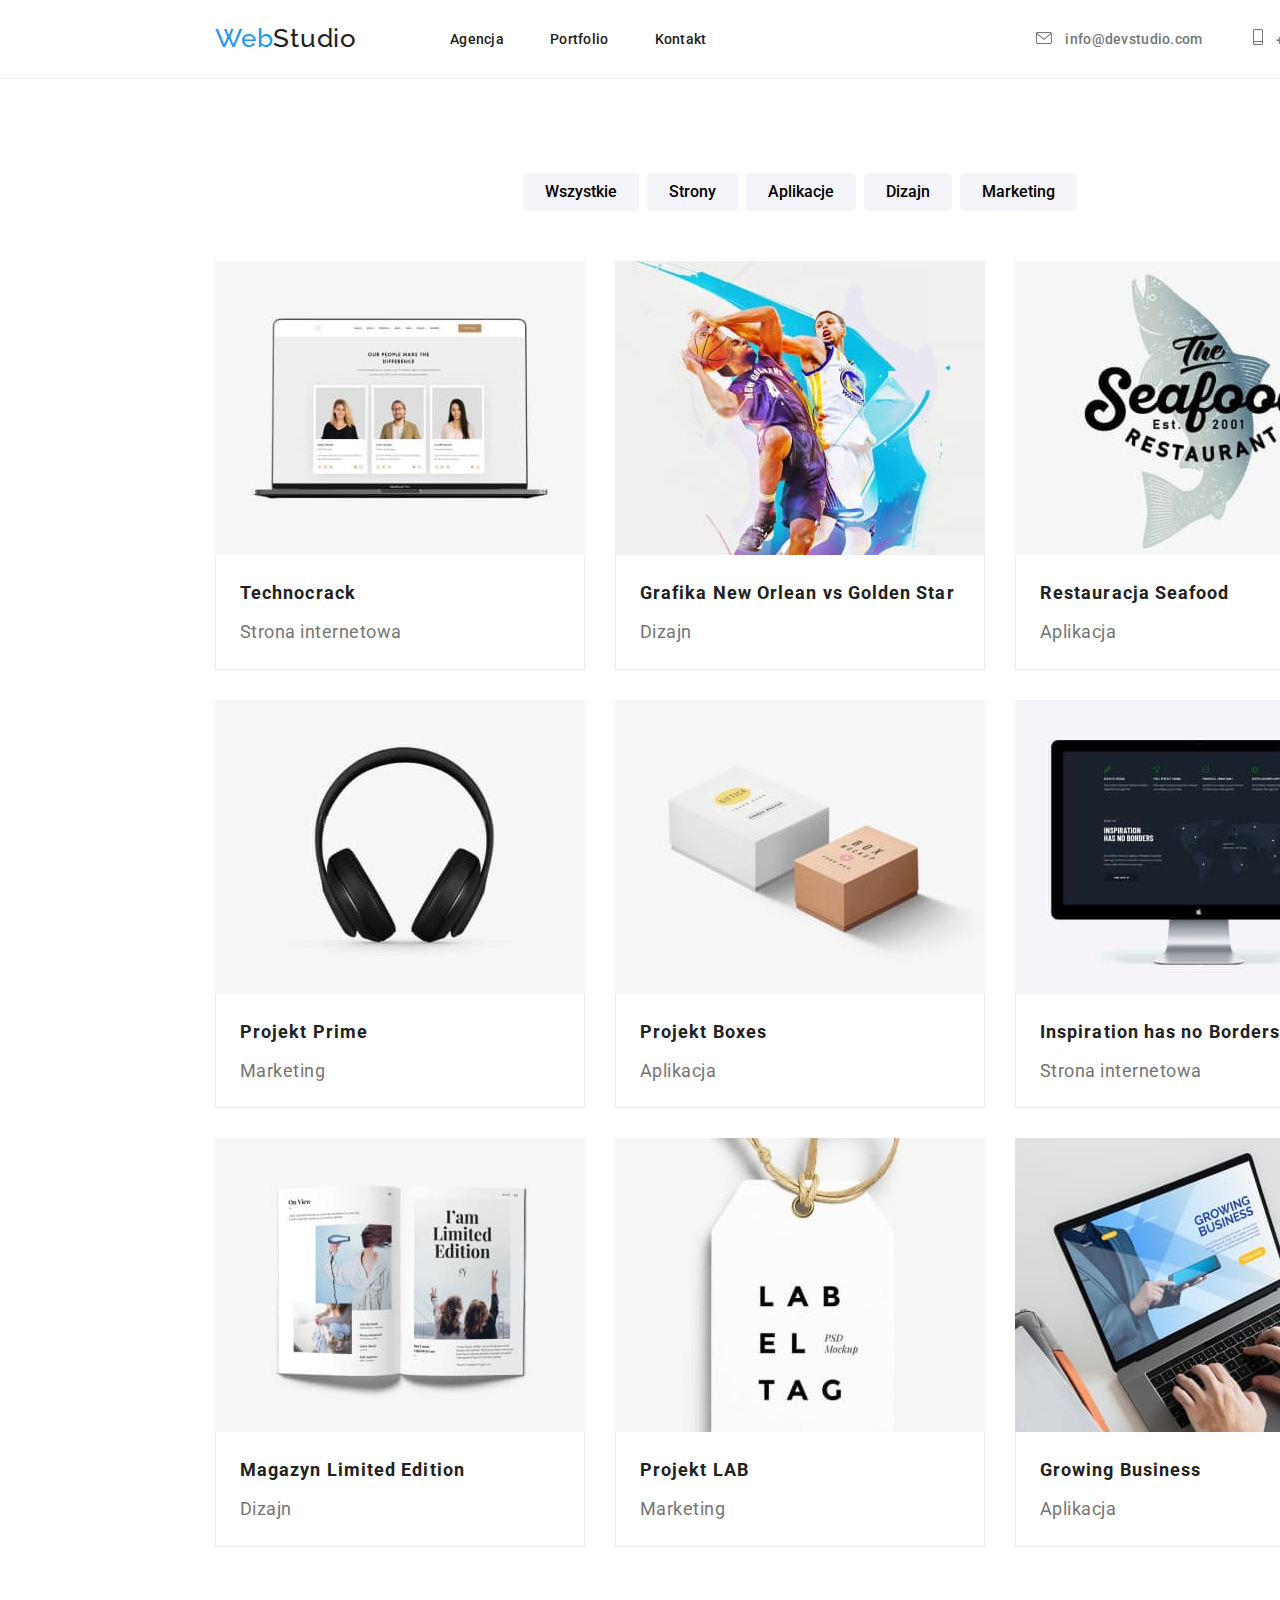
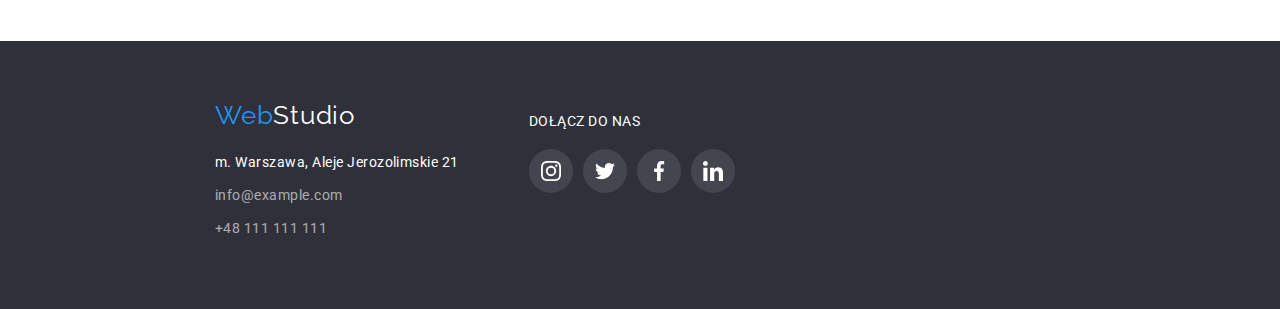
==== portfolio.html @ 7e9909bd "homework 5 commit" ====
<!DOCTYPE html>
<html lang="pl">
<head>
    <meta charset="UTF-8">
    <meta http-equiv="X-UA-Compatible" content="IE=edge">
    <meta name="viewport" content="width=device-width, initial-scale=1.0">
    <title>Portfolio</title>
    <link rel="stylesheet" href="./css/modern-normalize.min.css">
    <link rel="stylesheet" href="./css/styles.css">
    <link rel="preconnect" href="https://fonts.googleapis.com">
<link rel="preconnect" href="https://fonts.gstatic.com" crossorigin>
<link href="https://fonts.googleapis.com/css2?family=Raleway:wght@700&family=Roboto:wght@400;500;700;900&display=swap" rel="stylesheet">

</head>

<body>
  <header> 
    <div class="container">
      <nav class="navigation">
        <ul class="nav-manu-first">
          <li class="webstudio-style"><a href="./index.html" ><span class="web-color">Web</span>Studio</a></li>
          <li class="agencja-pad"><a href="#">Agencja</a></li>
          <li class="portfolio-kontakt-pad"><a href="./portfolio.html">Portfolio</a></li>
          <li class="portfolio-kontakt-pad"><a href="#">Kontakt</a></li>
        </ul>  
        <ul class="nav-manu-second">
          <li>
            <a href="mailto:info@devstudio.com"> <svg class="icon-nav" width="16px" height="12px">
              <use href="./images/icons.svg#icon-envelope"></use>

            </svg> info@devstudio.com </a>
          </li>
          <li>
            <a href="tel:+48111111111">  <svg class="icon-nav" width="10px" height="16px">
              <use href="./images/icons.svg#icon-smartphone"></use>
            </svg> 
             +48 111 111 111
            </a>
          </li>
        </ul>
      </nav>
    </div>
  </header>
    <main>
    <div class="container">
    <section class="portfolio-font section">
    <ul class="buttons-style">
        <li><button type="button">Wszystkie</button></li>
        <li><button type="button">Strony</button></li>
        <li><button type="button">Aplikacje</button></li>
        <li><button type="button">Dizajn</button></li>
        <li><button type="button">Marketing</button></li>
    </ul>
    <ul class="img-grid">
        <li>
            <img src="images/technocrack.jpg" alt="laptop" width="370" height="294">
            <div class="grid-border">
                <p class="grid-header">Technocrack</p>
                <p class="grid-caption">Strona internetowa</p>
            </div>
        </li>
        <li>
            <img src="images/new_orlean_vs_golden_star.jpg" alt="two basketball players" width="370" height="294">
            <div class="grid-border">
                <p class="grid-header">Grafika New Orlean vs Golden Star</p>
                <p class="grid-caption">Dizajn</p>
            </div>
        </li>
        <li>
            <img src="images/seafood.jpg" alt="seafood restaurant logo - text with the fish in the background" width="370" height="294">
            <div class="grid-border">
                <p class="grid-header">Restauracja Seafood</p>
                <p class="grid-caption">Aplikacja</p>
            </div>
        </li>
        <li>
            <img src="images/projekt_prime.jpg" alt="headphones" width="370" height="294">
            <div class="grid-border">
                <p class="grid-header">Projekt Prime</p>
                <p class="grid-caption">Marketing</p>
            </div>
        </li>
        <li>
            <img src="images/projekt_boxes.jpg" alt="two boxes" width="370" height="294">
            <div class="grid-border">
                <p class="grid-header">Projekt Boxes</p>
                <p class="grid-caption">Aplikacja</p>
            </div>
        </li>
        <li>
            <img src="images/inspiration_has_no_borders.jpg" alt="computer monitor" width="370" height="294">
            <div class="grid-border">
                <p class="grid-header">Inspiration has no Borders</p>
                <p class="grid-caption">Strona internetowa</p>
            </div>
        </li>
        <li>
            <img src="images/magazyn_limited_edition.jpg" alt="open magazine" width="370" height="294">
            <div class="grid-border">
                <p class="grid-header">Magazyn Limited Edition</p>
                <p class="grid-caption">Dizajn</p>
            </div>
        </li>
        <li>
            <img src="images/projekt_lab.jpg" alt="pendant with an inscription LAB EL TAG" width="370" height="294">
            <div class="grid-border">
                <p class="grid-header">Projekt LAB</p>
                <p class="grid-caption">Marketing</p>
            </div>
        </li>
        <li>
            <img src="images/growing_business.jpg" alt="hands on laptop" width="370" height="294">
            <div class="grid-border">
                <p class="grid-header">Growing Business</p>
                <p class="grid-caption">Aplikacja</p>
            </div>
        </li>
    </ul>
</section>
</div>
</main>
<footer class="footer-style">
  <div class="container">
    <div class="footer-flex">
      <address>
        <ul class="contact-footer">
          <li class="webstudio-style"><span class="web-color">Web</span>Studio</li>
          <li> <a href="https://goo.gl/maps/61aa3FAZrJpg5g7s7">m. Warszawa, Aleje Jerozolimskie 21</a></li>
          <li class="transparent-text"><a href="mailto:info@example.com">info@example.com</a></li>
          <li class="transparent-text"><a href="tel:+48111111111">+48 111 111 111</a></li>
        </ul>
      </address>
    <div>
    <p class="social-footer">DOŁĄCZ DO NAS</p>
    <div class="footer-icons">
      <a class="footer-round"><svg width="20" height="20"><use href="./images/icons.svg#icon-instagram"></use></svg>
      </a>
      <a class="footer-round"><svg width="20" height="20"><use href="./images/icons.svg#icon-twitter"></use></svg></a>
      <a class="footer-round"><svg width="20" height="20"><use href="./images/icons.svg#icon-facebook"></use></svg></a>
      <a class="footer-round"><svg width="20" height="20"><use href="./images/icons.svg#icon-linkedin"></use></svg></a>
    </div>
 </div>
</footer>
</body>
</html>
---- css/styles.css ----
body {
    font-family: 'Roboto', sans-serif; 
    color:#212121;
    width: 1600px;
    letter-spacing: 0.03em;
}

:root {
    --brand-color-blue: #2196F3;
    --brand-color-grey: #757575;
    --white-tekst:#fff;
    --background-dark:#2F303A;
    --background-light:#F5F4FA;
    --header-border:#ECECEC;
    --img-shadow-first: #0000001F;
    --img-shadow-second: #00000024;
    --img-shadow-third: #00000033;
    --button-shadow-hover-first: #0000001a;
    --button-shadow-hover-second: #00000014;
    --grid-shadow-second: #0000000f;
    --grid-shadow-third: #00000029;
    --grid-border: #eee;
    --overlay:#2F303A66;
    --icon-color: #AFB1B8;
    --icon-color-footer: #ffffff1a;
}

.container {
    width: 1200px;
    margin:0 auto;
    padding: 0 15px 0 15px;    
}

h1, h2, h3, h4, h5, h6, p, ul {
	margin: 0;
	padding: 0;
	border: 0;
	font-size: 100%;
	font: inherit;
	vertical-align: baseline;
    list-style-type: none;
}

h1{
    font-size: 44px;
    font-weight: 900;
    color:var(--white-tekst);
    padding: 200px 237px 0 237px;
    text-align: center;
    line-height: 1.36;
    letter-spacing: 0.06em;
    text-transform: uppercase;
}

h2{
    font-weight: 700;
    font-size: 36px;
    text-align: center;
    padding-bottom: 50px;
}

h3{
    font-size: 14px;
    font-weight: 700;
}

h4{
    font-weight: 500;
    padding: 30px 0 10px 0;
}

a{
    text-decoration: inherit;
    color:inherit;
}

a:hover, a:focus, .web-color {
    color: var(--brand-color-blue);
    fill: var(--brand-color-blue);
}

button:focus, button:hover {
    background-color: var(--brand-color-blue);
    color: var(--white-tekst);
    box-shadow: 0px 3px 1px var(--button-shadow-hover-first), 0px 1px 2px var(--button-shadow-hover-second), 0px 2px 2px var(--img-shadow-first);
}

.icon-nav{
    margin-right:10px;
}

.background-main {
    background-image:linear-gradient(var(--overlay),var(--overlay)),url('../images/background-main.jpg');
}

button{
    cursor: pointer;
    font-size: 16px;
    background-color: var(--background-light);
    font-weight: 500;
    line-height: 1.625;
    border: none;
    border-radius: 4px;
    padding: 6px 22px;
}

.button-main-page{
    background-color: var(--brand-color-blue) ;
    color: var(--white-tekst);
    font-weight: 700;
    line-height: 1.875;
    width: 200px;
    padding: 10px 0;
    margin: 30px 475px 200px 475px;
    letter-spacing: 0.06em;
}

.icon-lorem{
    background-color: var(--background-light);
    border-radius: 4px;
    padding: 25px 100px;
}

.contact-footer{
    padding: 60px 0px; 
    font-style: normal;
}

.contact-footer :not(:first-child){
    font-size: 14px;
    line-height: 1.7;
    padding-bottom: 9px;
}
.contact-footer :nth-child(1){
    padding-bottom: 20px;
}

.transparent-text{
    opacity: 0.6;
}

.footer-style{
    background-color: var(--background-dark);
    color: var(--white-tekst);
}

.background-light{
    background-color: var(--background-light);
}

.portfolio-font{
    font-size: 18px;
}

header{
    border-bottom: 1px solid var(--header-border);
}

.navigation {
    font-weight: 500;
    font-size: 14px;
    display: flex;
    justify-content: space-between;
    margin: 24px 0;
    letter-spacing: 0.02em;
    }

.webstudio-style{
        font-family: 'Raleway', sans-serif;
        font-size: 26px;
        letter-spacing: 0.03em;
    }

.nav-manu-first{
    display: flex;
    align-items: center;
    justify-content: flex-start;
}

.nav-manu-second{
    display: flex;
    justify-content: flex-end;
    align-items: center;
    font-weight: 500;
    font-size: 14px;
    color: var(--brand-color-grey);
    fill: var(--brand-color-grey);
    gap: 50px;
}

.agencja-pad{
    padding-left: 93px;
}

.portfolio-kontakt-pad{
    padding-left:46px;
}

.section{
    padding: 94px 0 94px 0;
}

.lorem-list{
    display: flex;
    padding-bottom: 94px;
    justify-content: space-between;
}

.lorem-list p{
    line-height: 1.71 ;
    padding-top: 10px;
    font-size: 14px;
    color: var(--brand-color-grey);
    width: 270px;
    font-weight: 400;
    letter-spacing: 0.03em;
}

.lorem-list svg{
    margin-bottom: 30px
}

.social-icons {
    display: flex;
    gap:10px;
    justify-content: center;
    margin-top: 16px;
    fill: var(--icon-color);
}

.icon-round{
    display:flex;
    justify-content: center;
    align-items: center;
    width: 44px;
    height: 44px;
    border-radius: 50%;
}

.icon-round:hover, icon-round:focus{
    cursor: pointer;
    background-color: var(--brand-color-blue);
    fill: var(--white-tekst)
}

.clients-icons{
    display: flex;
    justify-content: space-between ; 
    fill: var(--icon-color);
}

div[class="clients-icons"]>svg{
    padding: 17.71px 32px 14.25px;
    border: 1px solid var(--icon-color);
    border-radius: 4px;
}

div[class="clients-icons"]>svg:hover, div[class="clients-icons"]>svg:focus{
    border: 1px solid var(--brand-color-blue);
    fill: var(--brand-color-blue);
    cursor: pointer;
}

.img-display{
    display: flex;
    justify-content: space-between;
}

ul[class="img-display"]>li{
    text-align: center;
    background-color: var(--white-tekst);
}

.img-shadow{
    box-shadow: 0px 1px 3px var(--img-shadow-first), 0px 1px 1px var(--img-shadow-second), 0px 2px 1px var(--img-shadow-third);
    border-radius: 0px 0px 4px 4px;
    padding-bottom: 30px;
}

.buttons-style{
    display: flex;
    justify-content: center;
    gap: 8px;
    padding-bottom: 50px;
}

.img-grid{
    display:flex;
    flex-wrap: wrap;
    gap:30px;
}

.img-grid img{
    display: block;
}

ul[class="img-grid"]>li:hover{
    cursor: pointer;
    box-shadow: 0px 1px 1px var(--img-shadow-first), 0px 4px 4px var(--grid-shadow-second), 1px 4px 6px var(--grid-shadow-third);
}

.grid-border{
    border:1px solid var(--grid-border);
    border-top: none;
}

.grid-header{
    font-weight: 700;
    letter-spacing: 0.06em;
    padding: 20px 0 4px 24px;
    line-height: 2em;
}

.grid-caption{
    line-height: 1.875em;
    padding: 0 0 20px 24px;
    color:var(--brand-color-grey)
}

.footer-flex{
    display: flex;
}

.social-footer{
    margin: 72px 0 0 70px;
    line-height: 1.1428em;
    font-size: 14px;
}

.footer-icons{
    display:flex;
    column-gap: 10px;
    margin: 20px 0 100px 70px;
}

.footer-icons>a{
    fill: var(--white-tekst);
    padding: 12px;
}
.footer-round{
    display:flex;
    background-color: var(--icon-color-footer);
    border-radius: 50px;
    fill: var(--white-tekst);
    padding: 12px;
}

.footer-round:hover, .footer-round:focus{
    background-color: var(--brand-color-blue);
    cursor: pointer;
    
}
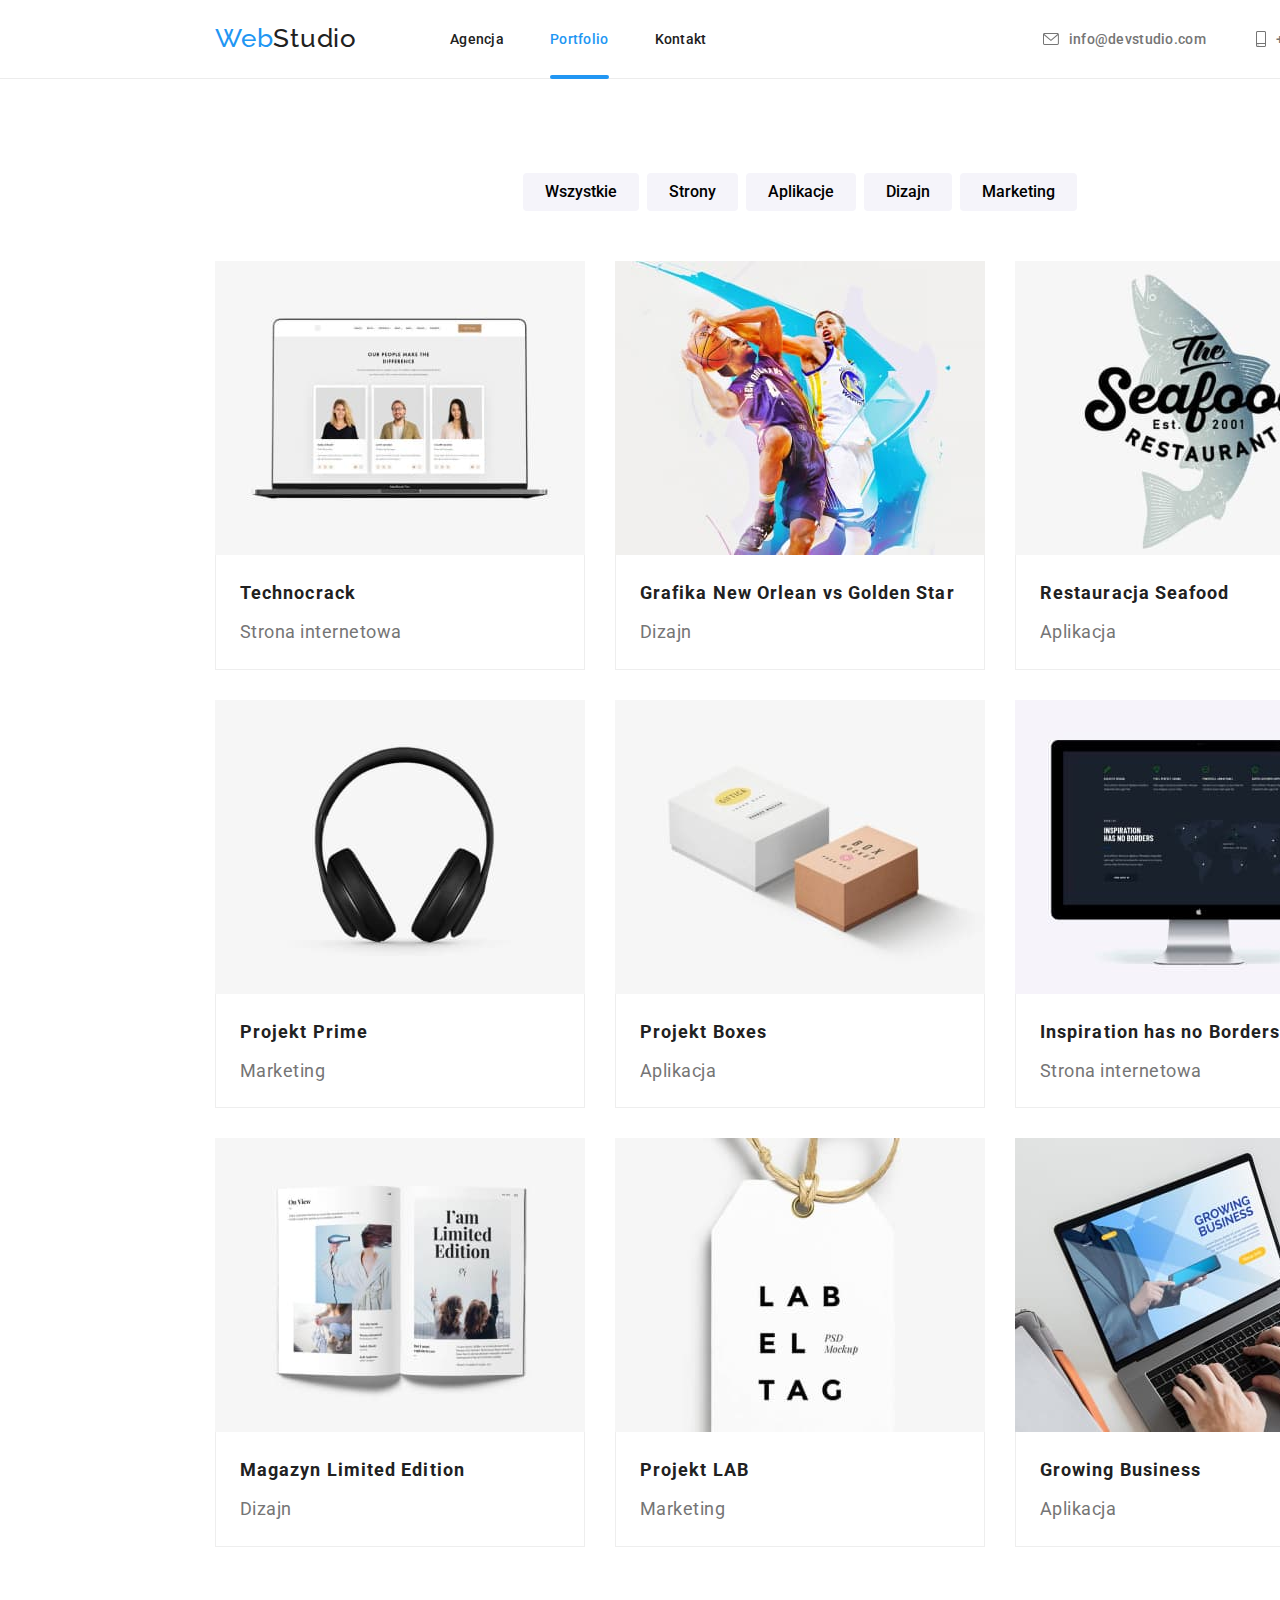
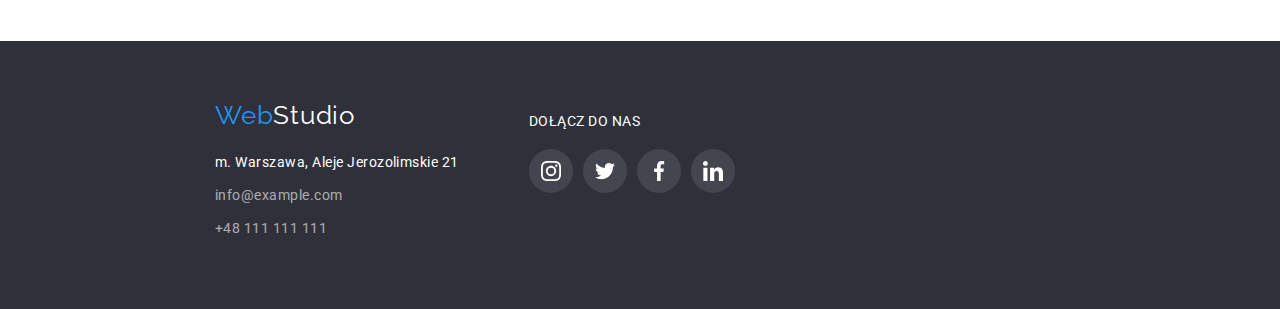
==== commit 1aa1d3bb: "init hw5" ====
--- a/portfolio.html
+++ b/portfolio.html
@@ -19,19 +19,19 @@
       <nav class="navigation">
         <ul class="nav-manu-first">
           <li class="webstudio-style"><a href="./index.html" ><span class="web-color">Web</span>Studio</a></li>
-          <li class="agencja-pad"><a href="#">Agencja</a></li>
-          <li class="portfolio-kontakt-pad"><a href="./portfolio.html">Portfolio</a></li>
+          <li class="agencja-pad"><a  href="./index.html">Agencja</a></li>
+          <li class="portfolio-kontakt-pad"><a class="is-active" href="./portfolio.html">Portfolio</a></li>
           <li class="portfolio-kontakt-pad"><a href="#">Kontakt</a></li>
         </ul>  
         <ul class="nav-manu-second">
           <li>
-            <a href="mailto:info@devstudio.com"> <svg class="icon-nav" width="16px" height="12px">
+            <a class="icon-align" href="mailto:info@devstudio.com"> <svg class="icon-nav" width="16px" height="12px">
               <use href="./images/icons.svg#icon-envelope"></use>
 
             </svg> info@devstudio.com </a>
           </li>
           <li>
-            <a href="tel:+48111111111">  <svg class="icon-nav" width="10px" height="16px">
+            <a class="icon-align" href="tel:+48111111111">  <svg class="icon-nav" width="10px" height="16px">
               <use href="./images/icons.svg#icon-smartphone"></use>
             </svg> 
              +48 111 111 111
@@ -52,64 +52,86 @@
         <li><button type="button">Marketing</button></li>
     </ul>
     <ul class="img-grid">
-        <li>
-            <img src="images/technocrack.jpg" alt="laptop" width="370" height="294">
-            <div class="grid-border">
-                <p class="grid-header">Technocrack</p>
+        <li >
+          <div class="img-box">
+           <p class="grid-overlay">Technocrack jest popularną platformą wykorzystywaną do rozpowszechniania koronawirusa. Firmy wykorzystują tę platformę do celów szpiegowskich i ataków na niezabezpieczone serwery konkurencji</p>
+            <img  src="images/technocrack.jpg" alt="laptop" width="370" height="294">
+          </div> 
+            <div class="grid-border img-box">
+                <p class="grid-header">Technocrack 
+                </p>
                 <p class="grid-caption">Strona internetowa</p>
+                
             </div>
         </li>
         <li>
+          <div class="img-box">
+            <p class="grid-overlay">Technocrack jest popularną platformą wykorzystywaną do rozpowszechniania koronawirusa. Firmy wykorzystują tę platformę do celów szpiegowskich i ataków na niezabezpieczone serwery konkurencji</p>
             <img src="images/new_orlean_vs_golden_star.jpg" alt="two basketball players" width="370" height="294">
+          </div>
             <div class="grid-border">
                 <p class="grid-header">Grafika New Orlean vs Golden Star</p>
                 <p class="grid-caption">Dizajn</p>
             </div>
         </li>
         <li>
-            <img src="images/seafood.jpg" alt="seafood restaurant logo - text with the fish in the background" width="370" height="294">
+          <div class="img-box">
+            <p class="grid-overlay">Technocrack jest popularną platformą wykorzystywaną do rozpowszechniania koronawirusa. Firmy wykorzystują tę platformę do celów szpiegowskich i ataków na niezabezpieczone serwery konkurencji</p>
+            <img src="images/seafood.jpg" alt="seafood restaurant logo - text with the fish in the background" width="370" height="294"></div>
             <div class="grid-border">
                 <p class="grid-header">Restauracja Seafood</p>
                 <p class="grid-caption">Aplikacja</p>
             </div>
         </li>
         <li>
-            <img src="images/projekt_prime.jpg" alt="headphones" width="370" height="294">
+          <div class="img-box">
+            <p class="grid-overlay">Technocrack jest popularną platformą wykorzystywaną do rozpowszechniania koronawirusa. Firmy wykorzystują tę platformę do celów szpiegowskich i ataków na niezabezpieczone serwery konkurencji</p>
+            <img src="images/projekt_prime.jpg" alt="headphones" width="370" height="294"></div>
             <div class="grid-border">
                 <p class="grid-header">Projekt Prime</p>
                 <p class="grid-caption">Marketing</p>
             </div>
         </li>
         <li>
-            <img src="images/projekt_boxes.jpg" alt="two boxes" width="370" height="294">
+          <div class="img-box">
+            <p class="grid-overlay">Technocrack jest popularną platformą wykorzystywaną do rozpowszechniania koronawirusa. Firmy wykorzystują tę platformę do celów szpiegowskich i ataków na niezabezpieczone serwery konkurencji</p>
+            <img src="images/projekt_boxes.jpg" alt="two boxes" width="370" height="294"></div>
             <div class="grid-border">
                 <p class="grid-header">Projekt Boxes</p>
                 <p class="grid-caption">Aplikacja</p>
             </div>
         </li>
         <li>
-            <img src="images/inspiration_has_no_borders.jpg" alt="computer monitor" width="370" height="294">
+          <div class="img-box">
+            <p class="grid-overlay">Technocrack jest popularną platformą wykorzystywaną do rozpowszechniania koronawirusa. Firmy wykorzystują tę platformę do celów szpiegowskich i ataków na niezabezpieczone serwery konkurencji</p>
+            <img src="images/inspiration_has_no_borders.jpg" alt="computer monitor" width="370" height="294"></div>
             <div class="grid-border">
                 <p class="grid-header">Inspiration has no Borders</p>
                 <p class="grid-caption">Strona internetowa</p>
             </div>
         </li>
         <li>
-            <img src="images/magazyn_limited_edition.jpg" alt="open magazine" width="370" height="294">
-            <div class="grid-border">
+          <div class="img-box">
+            <p class="grid-overlay">Technocrack jest popularną platformą wykorzystywaną do rozpowszechniania koronawirusa. Firmy wykorzystują tę platformę do celów szpiegowskich i ataków na niezabezpieczone serwery konkurencji</p>
+            <img src="images/magazyn_limited_edition.jpg" alt="open magazine" width="370" height="294"></div>
+            <div class="grid-border"> 
                 <p class="grid-header">Magazyn Limited Edition</p>
                 <p class="grid-caption">Dizajn</p>
             </div>
         </li>
         <li>
-            <img src="images/projekt_lab.jpg" alt="pendant with an inscription LAB EL TAG" width="370" height="294">
+          <div class="img-box">
+            <p class="grid-overlay">Technocrack jest popularną platformą wykorzystywaną do rozpowszechniania koronawirusa. Firmy wykorzystują tę platformę do celów szpiegowskich i ataków na niezabezpieczone serwery konkurencji</p>
+            <img src="images/projekt_lab.jpg" alt="pendant with an inscription LAB EL TAG" width="370" height="294"></div>
             <div class="grid-border">
                 <p class="grid-header">Projekt LAB</p>
                 <p class="grid-caption">Marketing</p>
             </div>
         </li>
         <li>
-            <img src="images/growing_business.jpg" alt="hands on laptop" width="370" height="294">
+          <div class="img-box">
+            <p class="grid-overlay">Technocrack jest popularną platformą wykorzystywaną do rozpowszechniania koronawirusa. Firmy wykorzystują tę platformę do celów szpiegowskich i ataków na niezabezpieczone serwery konkurencji</p>
+            <img src="images/growing_business.jpg" alt="hands on laptop" width="370" height="294"></div>
             <div class="grid-border">
                 <p class="grid-header">Growing Business</p>
                 <p class="grid-caption">Aplikacja</p>
--- a/css/styles.css
+++ b/css/styles.css
@@ -12,17 +12,21 @@
     --background-dark:#2F303A;
     --background-light:#F5F4FA;
     --header-border:#ECECEC;
-    --img-shadow-first: #0000001F;
-    --img-shadow-second: #00000024;
-    --img-shadow-third: #00000033;
-    --button-shadow-hover-first: #0000001a;
+    --img-shadow-first: #0000001F; /* 0.12 opacity */
+    --img-shadow-second: #00000024; /* 0.14 opacity */
+    --img-shadow-third: #00000033; /* 0.2 opacity */
+    --button-shadow-hover-first: #0000001a; /* 0.1 opacity */
     --button-shadow-hover-second: #00000014;
     --grid-shadow-second: #0000000f;
-    --grid-shadow-third: #00000029;
+    --grid-shadow-third: #00000029; /* 0.16 opacity */
     --grid-border: #eee;
     --overlay:#2F303A66;
     --icon-color: #AFB1B8;
     --icon-color-footer: #ffffff1a;
+    --overlay-what-we-do: rgba(47, 48, 58, 0.8);
+    --default-time: 250ms;
+    --default-timing-function: cubic-bezier(0.4, 0, 0.2, 1);
+    --img-overlay-portfolio: rgba(33, 150, 243, 0.9);  
 }
 
 .container {
@@ -77,12 +81,16 @@
 a:hover, a:focus, .web-color {
     color: var(--brand-color-blue);
     fill: var(--brand-color-blue);
+    transition-duration: var(--default-time);
+    transition-timing-function: var(--default-timing-function);
 }
 
 button:focus, button:hover {
     background-color: var(--brand-color-blue);
     color: var(--white-tekst);
     box-shadow: 0px 3px 1px var(--button-shadow-hover-first), 0px 1px 2px var(--button-shadow-hover-second), 0px 2px 2px var(--img-shadow-first);
+    transition-duration: var(--default-time);
+    transition-timing-function: var(--default-timing-function);
 }
 
 .icon-nav{
@@ -188,6 +196,21 @@
     gap: 50px;
 }
 
+.is-active{
+    position: relative;
+    display:flex;
+    color: var(--brand-color-blue);
+}
+.is-active::after{
+    content: '';
+    width: 100%;
+    height: 4px;
+    background: var(--brand-color-blue);
+    position: absolute;
+    top: 44px;
+    border-radius: 2px;
+}
+
 .agencja-pad{
     padding-left: 93px;
 }
@@ -240,7 +263,9 @@
 .icon-round:hover, icon-round:focus{
     cursor: pointer;
     background-color: var(--brand-color-blue);
-    fill: var(--white-tekst)
+    fill: var(--white-tekst);
+    transition-duration: var(--default-time);
+    transition-timing-function: var(--default-timing-function);
 }
 
 .clients-icons{
@@ -259,11 +284,32 @@
     border: 1px solid var(--brand-color-blue);
     fill: var(--brand-color-blue);
     cursor: pointer;
+    transition-duration: var(--default-time);
+    transition-timing-function: var(--default-timing-function);
 }
 
 .img-display{
     display: flex;
     justify-content: space-between;
+}
+
+.img-list {
+    position: relative;
+}
+
+.img-description{
+    position: absolute;
+    bottom: 0;
+    width:100%;
+    height: 70px;
+    display: flex;
+    justify-content: center;
+    align-items: center;
+    color: var(--white-tekst);
+    background-color: var(--overlay-what-we-do);
+    text-transform: uppercase;
+    font-size: 14px;
+    font-weight: 700;
 }
 
 ul[class="img-display"]>li{
@@ -297,6 +343,8 @@
 ul[class="img-grid"]>li:hover{
     cursor: pointer;
     box-shadow: 0px 1px 1px var(--img-shadow-first), 0px 4px 4px var(--grid-shadow-second), 1px 4px 6px var(--grid-shadow-third);
+    transition-duration: var(--default-time);
+    transition-timing-function: var(--default-timing-function);
 }
 
 .grid-border{
@@ -305,6 +353,7 @@
 }
 
 .grid-header{
+
     font-weight: 700;
     letter-spacing: 0.06em;
     padding: 20px 0 4px 24px;
@@ -314,7 +363,32 @@
 .grid-caption{
     line-height: 1.875em;
     padding: 0 0 20px 24px;
-    color:var(--brand-color-grey)
+    color:var(--brand-color-grey);
+}
+
+.img-box{
+    position: relative;
+    overflow: hidden;
+
+}
+.img-box:hover .grid-overlay{
+    transform: translateY(0)
+}
+
+.grid-overlay{
+    position: absolute;
+    top: 0;
+    left: 0;
+    font-size: 18px;
+    line-height: 1.56;
+    color: var(--white-tekst);
+    background-color:var(--img-overlay-portfolio);
+    width: 100%;
+    height: 100%;
+    padding: 49px 45px 49px 24px;
+    transform: translateY(100%);
+    transition-duration: var(--default-time);
+    transition-timing-function: var(--default-timing-function); 
 }
 
 .footer-flex{
@@ -348,6 +422,54 @@
 .footer-round:hover, .footer-round:focus{
     background-color: var(--brand-color-blue);
     cursor: pointer;
-    
-}
- +    transition-duration: var(--default-time);
+    transition-timing-function: var(--default-timing-function);  
+}
+
+.backdrop {
+    position: fixed;
+    top: 0;
+    left: 0;
+    bottom: 0;
+    right: 0;
+    background-color: var(--img-shadow-third);
+    display: flex;
+
+}
+
+.modal{
+    position: fixed;
+    width: 528px;
+    height: 581px;
+    left: 50%;
+    top: 50%;
+    transform: translate(-50%, -50%) rotate(0deg);
+    background-color: var(--white-tekst);
+    box-shadow: 0px 1px 3px var(--img-shadow-first), 0px 1px 1px var(--img-shadow-second), 0px 2px 1px var(--img-shadow-third);
+    border-radius: 4px;  
+
+}
+
+
+
+.is-hidden{
+    pointer-events: none;
+    visibility: hidden;
+    opacity: 1.0;
+}
+
+.close{
+    all:unset;
+    margin:8px 0 0 490px;
+}
+
+.close:hover{
+    background:none;
+    box-shadow: none;
+    cursor: pointer;
+}
+
+.icon-align{
+    display: flex;
+    align-items: center;
+}